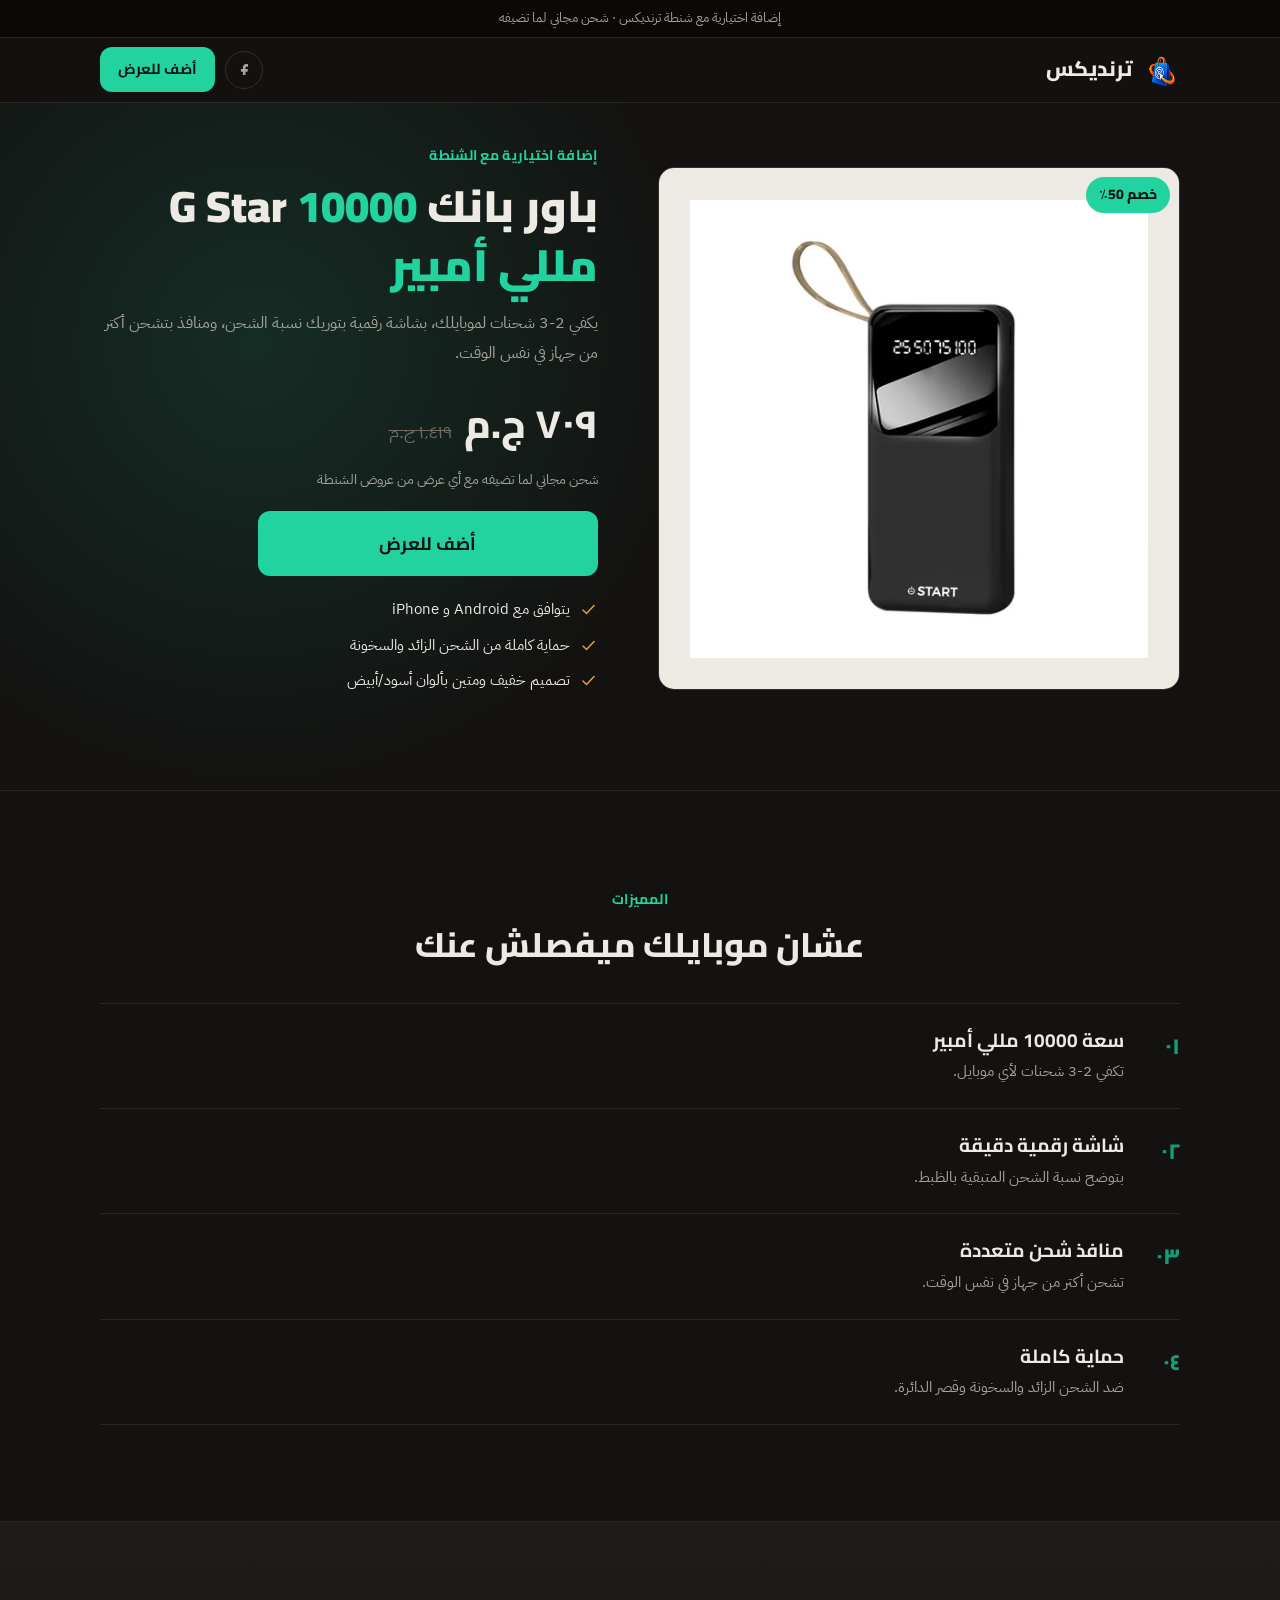
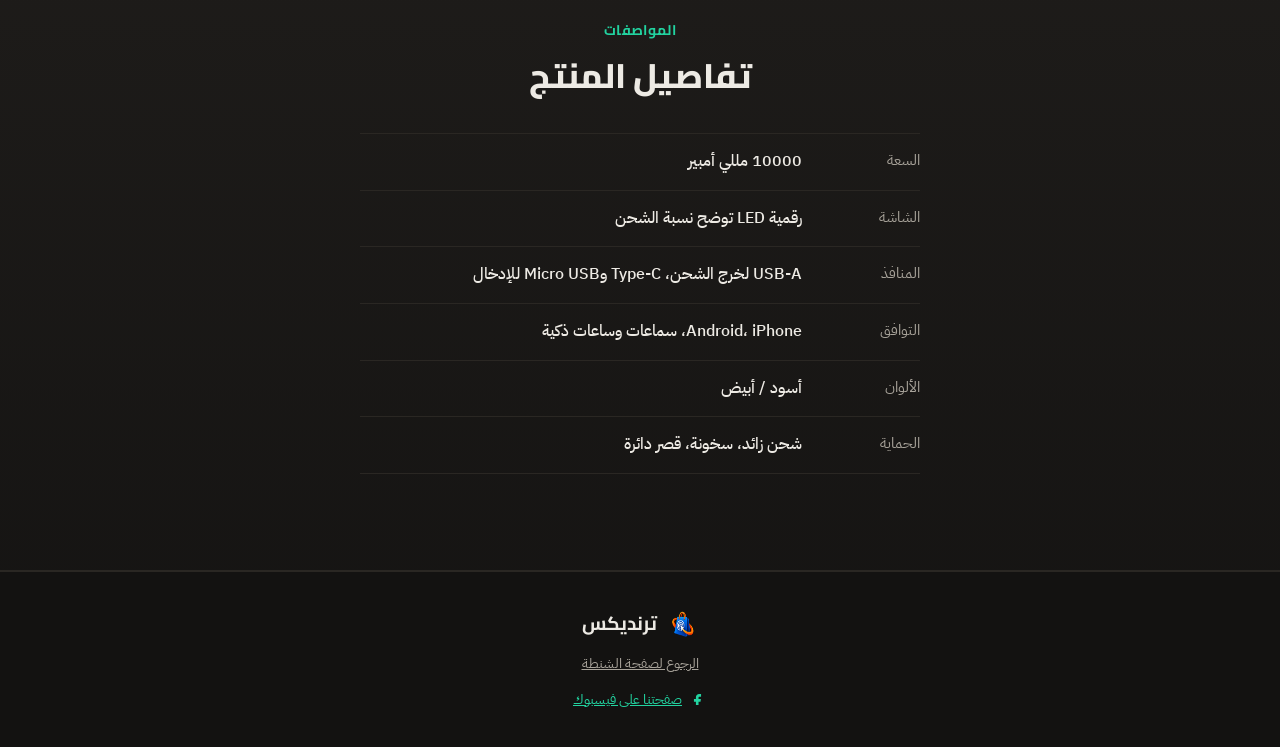
==== powerbank.html @ c432cdc9 "Add files via upload" ====
<!doctype html>
<html lang="ar" dir="rtl">
<head>
<meta charset="utf-8">
<meta name="viewport" content="width=device-width,initial-scale=1,viewport-fit=cover">
<title>باور بانك G Star 10000 مللي أمبير | ترنديكس</title>
<meta name="description" content="باور بانك G Star سعة 10000 مللي أمبير بشاشة رقمية ومنافذ شحن متعددة، بخصم 50% لما تضيفه مع شنطة ترنديكس.">
<meta name="robots" content="index,follow,max-image-preview:large">
<meta name="theme-color" content="#131211">
<link rel="canonical" href="https://egy-shop.github.io/Anti-theft-bag/powerbank.html">

<link rel="icon" href="assets/icons/favicon.ico" sizes="any">
<link rel="icon" href="assets/icons/icon-32.png" sizes="32x32" type="image/png">
<link rel="icon" href="assets/icons/icon-192.png" sizes="192x192" type="image/png">
<link rel="apple-touch-icon" href="assets/icons/apple-touch-icon.png">

<link rel="preconnect" href="https://fonts.googleapis.com">
<link rel="preconnect" href="https://fonts.gstatic.com" crossorigin>
<link href="https://fonts.googleapis.com/css2?family=Cairo:wght@700;800;900&family=IBM+Plex+Sans+Arabic:wght@400;500;700&display=swap" rel="stylesheet">
<link rel="stylesheet" href="style.css">
</head>
<body id="top">

<svg width="0" height="0" style="position:absolute" aria-hidden="true">
  <defs>
    <symbol id="i-check" viewBox="0 0 24 24"><path d="M5 12.5l4.5 4.5L19 7"/></symbol>
    <symbol id="i-fb" viewBox="0 0 24 24"><path d="M14 8.5h2.5V5.2h-2.5C11.7 5.2 10 6.9 10 9.2v2.3H7.5v3.3H10V19h3.3v-4.2h2.5l.5-3.3h-3v-1.8c0-.9.4-1.2 1.2-1.2z" fill="currentColor" stroke="none"/></symbol>
  </defs>
</svg>

<div class="topbar"><div class="wrap">إضافة اختيارية مع شنطة ترنديكس · شحن مجاني لما تضيفه</div></div>

<header class="hdr">
  <div class="wrap hdr-in">
    <a class="logo" href="index.html" aria-label="ترنديكس"><img src="assets/img/logo-mark.png" width="38" height="38" alt=""><span data-brand>ترنديكس</span></a>
    <div class="hdr-actions">
      <a class="icon-link" id="fbIcon" href="#" target="_blank" rel="noopener" aria-label="صفحتنا على فيسبوك" hidden><svg class="ic"><use href="#i-fb"/></svg></a>
      <button class="btn btn-sm" type="button" data-add-addon>أضف للعرض</button>
    </div>
  </div>
</header>

<main>
<section class="hero">
  <div class="wrap hero-grid">
    <div class="gallery">
      <span class="badge" id="discBadge">خصم 50٪</span>
      <div class="slides" id="slides">
        <figure class="slide fit white"><img src="assets/img/pb-clean-500.webp" width="500" height="500" alt="باور بانك G Star 10000 مللي أمبير" fetchpriority="high" decoding="async"></figure>
      </div>
      <!-- عندك صور تانية للباور بانك (أسود، وهو بيشحن، صورة مواصفات)؟ كرر نفس شكل الـ figure ده فوق وحط اسم الصورة، وأضف thumbnail مقابل له تحت في #thumbs -->
    </div>

    <div class="hero-copy">
      <p class="eyebrow">إضافة اختيارية مع الشنطة</p>
      <h1>باور بانك G Star <span class="hl">10000 مللي أمبير</span></h1>
      <p class="lead">يكفي 2-3 شحنات لموبايلك، بشاشة رقمية بتوريك نسبة الشحن، ومنافذ بتشحن أكتر من جهاز في نفس الوقت.</p>
      <div class="price"><b id="price"></b><s id="old"></s></div>
      <p class="shipnote">شحن مجاني لما تضيفه مع أي عرض من عروض الشنطة</p>
      <button class="btn btn-lg" type="button" data-add-addon>أضف للعرض</button>
      <ul class="trust">
        <li><i><svg class="ic"><use href="#i-check"/></svg></i>يتوافق مع Android و iPhone</li>
        <li><i><svg class="ic"><use href="#i-check"/></svg></i>حماية كاملة من الشحن الزائد والسخونة</li>
        <li><i><svg class="ic"><use href="#i-check"/></svg></i>تصميم خفيف ومتين بألوان أسود/أبيض</li>
      </ul>
    </div>
  </div>
</section>

<section class="sec">
  <div class="wrap">
    <p class="eyebrow">المميزات</p>
    <h2>عشان موبايلك ميفصلش عنك</h2>
    <ol class="plist">
      <li><span class="n">٠١</span><div><h3>سعة 10000 مللي أمبير</h3><p>تكفي 2-3 شحنات لأي موبايل.</p></div></li>
      <li><span class="n">٠٢</span><div><h3>شاشة رقمية دقيقة</h3><p>بتوضح نسبة الشحن المتبقية بالظبط.</p></div></li>
      <li><span class="n">٠٣</span><div><h3>منافذ شحن متعددة</h3><p>تشحن أكتر من جهاز في نفس الوقت.</p></div></li>
      <li><span class="n">٠٤</span><div><h3>حماية كاملة</h3><p>ضد الشحن الزائد والسخونة وقصر الدائرة.</p></div></li>
    </ol>
  </div>
</section>

<section class="sec panel">
  <div class="wrap narrow">
    <p class="eyebrow">المواصفات</p>
    <h2>تفاصيل المنتج</h2>
    <dl class="specs">
      <div><dt>السعة</dt><dd>10000 مللي أمبير</dd></div>
      <div><dt>الشاشة</dt><dd>رقمية LED توضح نسبة الشحن</dd></div>
      <div><dt>المنافذ</dt><dd>USB-A لخرج الشحن، Type-C وMicro USB للإدخال</dd></div>
      <div><dt>التوافق</dt><dd>Android، iPhone، سماعات وساعات ذكية</dd></div>
      <div><dt>الألوان</dt><dd>أسود / أبيض</dd></div>
      <div><dt>الحماية</dt><dd>شحن زائد، سخونة، قصر دائرة</dd></div>
    </dl>
  </div>
</section>
</main>

<footer class="foot">
  <div class="wrap">
    <div class="foot-brand"><img src="assets/img/logo-mark.png" width="32" height="32" alt=""><b data-brand>ترنديكس</b></div>
    <p><a href="index.html">الرجوع لصفحة الشنطة</a></p>
    <p class="flinks"><a id="fFb" class="icon-link-inline" href="#" target="_blank" rel="noopener" hidden><svg class="ic"><use href="#i-fb"/></svg> صفحتنا على فيسبوك</a></p>
  </div>
</footer>

<div class="sticky" id="sticky">
  <div><small>سعر الإضافة</small><b id="stickyPrice"></b></div>
  <button class="btn" type="button" data-add-addon>أضف للعرض</button>
</div>

<script src="config.js"></script>
<script src="tracking.js"></script>
<script>
(function () {
  'use strict';
  var C = window.CONFIG, TX = window.TX, addon = C.addon;
  var $ = function (s) { return document.querySelector(s); };
  var $$ = function (s) { return Array.prototype.slice.call(document.querySelectorAll(s)); };
  var num = function (n) { return Number(n).toLocaleString('ar-EG'); };
  var fmt = function (n) { return num(n) + ' ج.م'; };

  $$('[data-brand]').forEach(function (e) { e.textContent = C.brand; });
  if (C.facebookUrl) { ['#fFb', '#fbIcon'].forEach(function (s) { var a = $(s); a.href = C.facebookUrl; a.hidden = false; }); }

  if (!addon) { document.body.innerHTML = '<p style="padding:40px;text-align:center">الإضافة دي مش متاحة حاليًا.</p>'; return; }

  $('#price').textContent = fmt(addon.price);
  if (addon.old) $('#old').textContent = fmt(addon.old);
  $('#stickyPrice').textContent = fmt(addon.price);

  $$('[data-add-addon]').forEach(function (btn) {
    btn.addEventListener('click', function () {
      try { localStorage.setItem('tx_addon_wanted', '1'); } catch (x) {}
      TX.track('AddToCart', { currency: 'EGP', value: addon.price, content_name: addon.name || 'باور بانك' });
      location.href = 'index.html#order';
    });
  });

  if ('IntersectionObserver' in window) {
    new IntersectionObserver(function (es) { $('#sticky').classList.toggle('off', es[0].isIntersecting); }, { threshold: .1 }).observe($('.hero .btn-lg'));
  }

  TX.track('ViewContent', { content_name: addon.name || 'باور بانك', currency: 'EGP', value: addon.price });
})();
</script>
</body>
</html>
---- style.css ----
:root{
  --bg:#131211;--panel:#1E1C1A;--panel2:#242220;
  --ink:#EDEAE4;--dim:#A8A39A;--faint:#726C62;
  --line:#332F2A;--line-soft:#2A2723;
  --copper:#22D3A0;--copper-d:#159C79;--olive:#E8A33D;
  --ok:#5C8478;--bad:#C1543C;
  --r:16px;--rs:12px;--ease:cubic-bezier(.22,.7,.2,1);
}
*{box-sizing:border-box;margin:0;padding:0}
[hidden]{display:none!important}
html{scroll-behavior:smooth;-webkit-text-size-adjust:100%}
body{font-family:'IBM Plex Sans Arabic','Segoe UI',Tahoma,system-ui,sans-serif;font-size:16px;line-height:1.85;color:var(--ink);background:var(--bg);overflow-x:hidden}
img,video{max-width:100%;display:block}
a{color:inherit}
button,input,select{font:inherit;color:inherit}
ul,ol{list-style:none}
.wrap{max-width:1120px;margin-inline:auto;padding-inline:20px}
.narrow{max-width:600px}
.ic{width:19px;height:19px;fill:none;stroke:currentColor;stroke-width:1.8;stroke-linecap:round;stroke-linejoin:round;flex:none}
:focus-visible{outline:2px solid var(--copper);outline-offset:2px}
h1,h2,h3{font-family:'Cairo','IBM Plex Sans Arabic',sans-serif}

/* الشريط العلوي والهيدر */
.topbar{background:#0A0908;color:var(--dim);font-size:13px;text-align:center;padding:8px 0;line-height:1.6;border-bottom:1px solid var(--line-soft)}
.topbar b{color:var(--copper);font-weight:700}
.hdr{position:sticky;top:0;z-index:40;background:rgba(19,18,17,.92);-webkit-backdrop-filter:blur(10px);backdrop-filter:blur(10px);border-bottom:1px solid var(--line-soft)}
.hdr-in{display:flex;align-items:center;justify-content:space-between;height:64px}
.hdr-actions{display:flex;align-items:center;gap:10px}
.icon-link{display:grid;place-items:center;width:38px;height:38px;border-radius:50%;border:1px solid var(--line);color:var(--dim);transition:border-color .2s,color .2s}
.icon-link:hover{border-color:var(--copper);color:var(--copper)}
.icon-link-inline{display:inline-flex;align-items:center;gap:6px}
.logo{display:flex;align-items:center;gap:10px;text-decoration:none;font-weight:800;font-size:21px;color:var(--ink);font-family:'Cairo',sans-serif}
.logo img{border-radius:4px}

/* الأزرار */
.btn{display:inline-flex;align-items:center;justify-content:center;gap:8px;background:var(--copper);color:#161412;border:0;border-radius:var(--rs);padding:14px 22px;font-weight:700;font-size:16.5px;font-family:'Cairo',sans-serif;text-decoration:none;cursor:pointer;transition:background .2s,transform .15s var(--ease);-webkit-tap-highlight-color:transparent}
.btn:hover{background:#c49d68}
.btn:active{transform:scale(.98)}
.btn:disabled{opacity:.5;cursor:not-allowed}
.btn-sm{padding:9px 18px;font-size:14.5px}
.btn-lg{width:100%;padding:16px 20px;font-size:18px}
.btn-lg[data-cta]{animation:breathe 3.2s ease-in-out infinite}
@keyframes breathe{0%,100%{box-shadow:0 0 0 0 rgba(34,211,160,.35)}50%{box-shadow:0 0 0 10px rgba(34,211,160,0)}}
@media (prefers-reduced-motion:reduce){.btn-lg[data-cta]{animation:none}}
.btn-ghost{background:transparent;border:1px solid var(--faint);color:var(--ink);margin-top:22px}
.btn-ghost:hover{background:var(--panel2);border-color:var(--copper)}
.link{background:none;border:0;color:var(--copper);font-weight:600;cursor:pointer;padding:8px;font-size:15px}

/* الهيرو: نفس خلفية الصفحة، من غير كارت أبيض */
.hero{position:relative;padding:24px 0 46px;border-bottom:1px solid var(--line-soft);overflow:hidden}
.hero::before{content:"";position:absolute;top:-30%;inset-inline-end:-15%;width:70%;aspect-ratio:1;background:radial-gradient(circle,rgba(34,211,160,.14),transparent 70%);pointer-events:none;z-index:0}
.hero .wrap{position:relative;z-index:1}
.hero-grid{display:grid;gap:30px}
.gallery{position:relative;min-width:0}
.badge{position:absolute;top:10px;inset-inline-start:10px;z-index:3;background:var(--copper);color:#161412;font-weight:800;font-size:14px;padding:5px 13px;border-radius:99px;font-family:'Cairo',sans-serif}
.slides{display:flex;overflow-x:auto;scroll-snap-type:x mandatory;scrollbar-width:none;border:1px solid var(--line);border-radius:var(--r);-webkit-overflow-scrolling:touch;overscroll-behavior-x:contain}
.slides::-webkit-scrollbar{display:none}
.slide{position:relative;flex:0 0 100%;scroll-snap-align:center;aspect-ratio:1;overflow:hidden;background:var(--panel)}
.slide img{position:absolute;inset:0;width:100%;height:100%;object-fit:cover}
.slide.fit{background:#0E0D0C}
.slide.fit img{inset:6%;width:88%;height:88%;object-fit:contain}
.slide.fit.white{background:#EDEAE4}
.thumbs{display:flex;gap:8px;margin-top:10px;overflow-x:auto;scrollbar-width:none;padding:2px}
.thumbs::-webkit-scrollbar{display:none}
.thumbs button{flex:none;width:54px;height:54px;border:1px solid var(--line);border-radius:var(--rs);background:var(--panel);padding:0;overflow:hidden;cursor:pointer;opacity:.55;transition:opacity .2s,border-color .2s}
.thumbs button.on{border-color:var(--copper);opacity:1}
.thumbs img{width:100%;height:100%;object-fit:cover}

.hero-copy{min-width:0}
.hero-copy .eyebrow{text-align:start}
h1{font-size:clamp(28px,7vw,44px);line-height:1.35;font-weight:900;color:var(--ink);margin:6px 0 14px}
.hl{color:var(--copper)}
.lead{color:var(--dim);font-size:16px;margin-bottom:18px}
.price{display:flex;align-items:baseline;gap:12px}
.price b{font-size:40px;font-weight:800;font-family:'Cairo',sans-serif;color:var(--ink)}
.price s{color:var(--faint);font-size:18px}
.shipnote{color:var(--dim);font-size:14px;margin:6px 0 18px}
.btn-lg{margin-bottom:20px}
.trust{display:grid;gap:9px;margin-bottom:20px}
.trust li{display:flex;gap:9px;align-items:center;font-size:14.5px;color:var(--ink)}
.trust i{color:var(--olive);display:flex}
.stock{border-top:1px solid var(--line-soft);padding-top:14px}
.stock #stockTxt{font-size:14px;color:var(--copper);font-weight:600;display:block;margin-bottom:7px}
.bar{height:3px;background:var(--line);overflow:hidden}
.bar i{display:block;height:100%;width:0;background:var(--copper);transition:width .8s var(--ease)}

/* الأقسام */
.sec{padding:clamp(50px,9vw,96px) 0}
.panel{background:linear-gradient(180deg,var(--panel),var(--bg) 140%);border-top:1px solid var(--line-soft);border-bottom:1px solid var(--line-soft)}
.eyebrow{color:var(--copper);font-weight:700;font-size:14px;text-align:center;letter-spacing:.3px;margin-bottom:8px;font-family:'Cairo',sans-serif}
h2{font-size:clamp(24px,5.5vw,34px);line-height:1.4;font-weight:800;color:var(--ink);text-align:center;margin-bottom:34px}
h3{font-size:19px;line-height:1.5;font-weight:700;color:var(--ink);font-family:'Cairo',sans-serif}

/* قائمة المشاكل: أرقام + خطوط رفيعة بدل الكروت */
.plist{border-top:1px solid var(--line-soft)}
.plist li{display:flex;gap:18px;align-items:flex-start;padding:22px 0;border-bottom:1px solid var(--line-soft)}
.plist .n{flex:none;font-family:'Cairo',sans-serif;font-weight:800;font-size:22px;color:var(--copper-d);width:38px}
.plist h3{margin-bottom:4px}
.plist p{color:var(--dim);font-size:15px}
.solve{text-align:center;font-weight:700;color:var(--ink);font-size:18px;margin-top:28px;font-family:'Cairo',sans-serif}

/* المميزات: صف صورة+نص بخط فاصل بس، من غير كارت */
.frow{display:grid;gap:20px;align-items:center;padding:30px 0;border-bottom:1px solid var(--line-soft)}
.frow:first-of-type{border-top:1px solid var(--line-soft)}
.fimg{border:1px solid var(--line);border-radius:var(--r);overflow:hidden;background:#0E0D0C}
.fimg img{width:100%;height:auto;display:block}
.fnum{display:block;font-family:'Cairo',sans-serif;font-weight:800;color:var(--copper-d);font-size:15px;margin-bottom:6px}
.ftxt h3{margin-bottom:8px}
.ftxt p{color:var(--dim)}
.note{font-size:13.5px;margin-top:6px;color:var(--faint)}

/* الفيديو */
.vid-grid{display:grid;gap:30px;align-items:center;justify-items:center}
.vid-copy{text-align:center;max-width:440px}
.vid-copy h2{margin-bottom:12px}
.vid-copy p{color:var(--dim);margin-bottom:22px}
.phone{position:relative;width:min(280px,76vw);aspect-ratio:9/16;overflow:hidden;background:#000;border:1px solid var(--line)}
.phone video{width:100%;height:100%;object-fit:cover}
.vplay{position:absolute;inset:0;margin:auto;width:58px;height:58px;border-radius:50%;border:0;background:rgba(19,18,17,.7);color:var(--ink);display:grid;place-items:center;cursor:pointer;transition:opacity .25s}
.vplay .ic{width:26px;height:26px}
.vplay.hide{opacity:0;pointer-events:none}
.vsound{position:absolute;bottom:10px;inset-inline-end:10px;width:36px;height:36px;border-radius:50%;border:0;background:rgba(19,18,17,.75);color:var(--ink);display:grid;place-items:center;cursor:pointer;z-index:2}

/* المواصفات */
.specs{border-top:1px solid var(--line-soft)}
.specs div{display:flex;gap:14px;padding:13px 0;border-bottom:1px solid var(--line-soft)}
.specs dt{flex:0 0 104px;color:var(--dim);font-size:14.5px}
.specs dd{font-weight:500}
.for{text-align:center;color:var(--dim);margin-top:20px;font-size:15px}

/* التقييمات */
.rev-sum{text-align:center;font-size:18px;font-weight:700;margin-bottom:16px;font-family:'Cairo',sans-serif}
.stars{color:var(--copper);display:inline-flex;gap:2px;vertical-align:middle}
.stars .ic{width:15px;height:15px;fill:currentColor;stroke:none}
.stars .off{color:var(--line)}
.rev{border-bottom:1px solid var(--line-soft);padding:14px 0}
.rev b{margin-inline-start:8px}
.rev p{margin-top:4px;color:var(--ink)}
.muted{color:var(--dim);text-align:center;margin-bottom:18px}
.rf{display:grid;gap:10px;padding:6px 0 4px}
.rf input,.rf select{background:var(--panel2);border:1px solid var(--line);border-radius:var(--rs);height:48px;padding:0 14px}

/* الأكورديون */
.acc{border-bottom:1px solid var(--line-soft)}
.acc:first-child{border-top:1px solid var(--line-soft)}
.acc-q{width:100%;display:flex;align-items:center;justify-content:space-between;gap:12px;background:none;border:0;padding:17px 2px;text-align:start;font-weight:600;font-size:16px;cursor:pointer;-webkit-tap-highlight-color:transparent}
.pm{position:relative;width:15px;height:15px;flex:none;color:var(--copper)}
.pm::before,.pm::after{content:"";position:absolute;inset:0;margin:auto;background:currentColor;border-radius:1px;transition:transform .3s var(--ease)}
.pm::before{width:15px;height:1.6px}.pm::after{width:1.6px;height:15px}
.acc-q[aria-expanded=true] .pm::after{transform:scaleY(0)}
.acc-a{display:grid;grid-template-rows:0fr;transition:grid-template-rows .3s var(--ease)}
.acc-a.open{grid-template-rows:1fr}
.acc-a>div{overflow:hidden}
.acc-a.open>div{padding-bottom:16px}
.acc-a p{color:var(--dim)}

/* الضمان */
.gcols{border-top:1px solid var(--line-soft);display:grid}
.gcols div{padding:20px 0;border-bottom:1px solid var(--line-soft)}
.gcols h3{margin-bottom:5px}
.gcols p{color:var(--dim);font-size:15px}

/* قسم الطلب */
.order-sec{background:var(--panel);border-top:1px solid var(--line-soft);scroll-margin-top:66px;position:relative}
.order-sub{text-align:center;color:var(--dim);margin:-22px 0 26px;font-size:15px}
.offer-card{background:var(--bg);border:1px solid var(--line);border-radius:var(--r);padding:20px 18px;margin-bottom:16px}
.form{background:var(--bg);border:1px solid var(--line);border-radius:var(--r);padding:20px 18px 22px;display:grid;gap:16px;overflow:hidden}
.fhead{display:flex;gap:13px;align-items:center;padding-bottom:16px;margin-bottom:16px;border-bottom:1px solid var(--line-soft)}
.fhead img{width:56px;height:56px;object-fit:cover;border:1px solid var(--line);border-radius:var(--rs)}
.fhead b{display:block;font-family:'Cairo',sans-serif;font-size:16px}
.fhead span{font-size:13.5px;color:var(--copper)}

.fld{display:grid;gap:6px}
.fld label{font-weight:600;font-size:14.5px}
.fld input,.fld select{width:100%;height:52px;padding:0 14px;font-size:16px;font-weight:400;border:1px solid var(--line);background:var(--panel2);color:var(--ink);border-radius:var(--rs);transition:border-color .2s}
.fld input:focus,.fld select:focus{border-color:var(--copper);outline:none}
.fld select{appearance:none;-webkit-appearance:none;background-image:url("data:image/svg+xml,%3Csvg xmlns='http://www.w3.org/2000/svg' viewBox='0 0 24 24' fill='none' stroke='%23A8A39A' stroke-width='2'%3E%3Cpath d='M6 9l6 6 6-6'/%3E%3C/svg%3E");background-repeat:no-repeat;background-position:left 14px center;background-size:16px}
.ferr{color:var(--bad);font-size:13px;min-height:1.2em;display:block}
.hp{position:absolute;top:0;left:0;width:0;height:0;opacity:0;overflow:hidden;pointer-events:none}
fieldset{border:0;min-width:0}
legend{font-weight:700;font-size:14.5px;margin-bottom:9px;font-family:'Cairo',sans-serif}
.offers{display:grid;gap:9px}
.offer{position:relative;display:flex;align-items:center;gap:12px;border:1px solid var(--line);border-radius:var(--rs);padding:13px 14px;cursor:pointer;font-weight:500;transition:border-color .2s,background .2s;-webkit-tap-highlight-color:transparent}
.offer input{position:absolute;opacity:0;pointer-events:none}
.offer .dot{flex:none;width:19px;height:19px;border-radius:50%;border:1.5px solid var(--faint);display:grid;place-items:center;transition:.2s}
.offer .dot::after{content:"";width:9px;height:9px;border-radius:50%;background:var(--copper);transform:scale(0);transition:transform .2s var(--ease)}
.offer.on{border-color:var(--copper);background:var(--panel2)}
.offer.on .dot{border-color:var(--copper)}
.offer.on .dot::after{transform:scale(1)}
.offer.dis{opacity:.4;cursor:not-allowed}
.offer .t{display:grid;line-height:1.5}
.offer .t small{color:var(--dim);font-size:12.5px;font-weight:400}
.offer .t em{font-style:normal;color:var(--olive);font-size:12.5px;font-weight:600}
.offer .p{margin-inline-start:auto;text-align:end;line-height:1.35}
.offer .p b{display:block;font-size:18px;font-family:'Cairo',sans-serif}
.offer .p s{color:var(--faint);font-size:12.5px}
.sumbox{border-top:1px solid var(--line-soft);border-bottom:1px solid var(--line-soft);padding:12px 0;display:grid;gap:5px}
.row{display:flex;justify-content:space-between;color:var(--dim);font-size:14.5px}
.row.tot{color:var(--ink);font-weight:700;font-size:19px;font-family:'Cairo',sans-serif;padding-top:8px;border-top:1px dashed var(--line)}
.chip-x{border:1px solid var(--line);background:none;color:var(--dim);width:18px;height:18px;border-radius:50%;font-size:12px;line-height:1;cursor:pointer;margin-inline-start:6px}
.chip-x:hover{border-color:var(--bad);color:var(--bad)}
.form-err{text-align:center;font-weight:600}
.fine{text-align:center;color:var(--faint);font-size:13px;line-height:1.7}

/* نوتفكيشن الباور بانك: تظهر بهدوء لما العميل يوصل للفورم */
.toast{position:fixed;left:14px;right:14px;bottom:calc(14px + env(safe-area-inset-bottom));z-index:60;max-width:460px;margin:0 auto;background:var(--panel);border:1px solid var(--line);border-radius:var(--r);padding:14px;display:flex;align-items:center;gap:10px;box-shadow:0 16px 40px rgba(0,0,0,.45);opacity:0;transform:translateY(12px);transition:opacity .3s var(--ease),transform .3s var(--ease);pointer-events:none}
.toast.show{opacity:1;transform:translateY(0);pointer-events:auto}
.toast img{width:46px;height:46px;object-fit:cover;border-radius:var(--rs);border:1px solid var(--line);flex:none}
.toast-txt{flex:1;min-width:0;display:grid;gap:2px}
.toast-txt b{font-size:13.5px;line-height:1.4}
.toast-txt span{font-size:12.5px;color:var(--copper)}
.toast-details{font-size:12px;color:var(--dim);text-decoration:underline;justify-self:start}
.toast .btn-sm{flex:none;white-space:nowrap}
.toast-close{position:absolute;top:6px;left:6px;width:22px;height:22px;border-radius:50%;border:0;background:none;color:var(--faint);font-size:16px;line-height:1;cursor:pointer}
.toast-close:hover{color:var(--ink)}
@media(min-width:900px){.toast{left:auto;right:26px;bottom:26px}}

/* الفوتر والشريط الثابت */
.foot{background:var(--bg);border-top:1px solid var(--line-soft);text-align:center;padding:34px 0 118px;font-size:14px;color:var(--dim)}
.foot-brand{display:flex;align-items:center;justify-content:center;gap:9px;margin-bottom:10px}
.foot-brand img{border-radius:4px}
.foot-brand b{color:var(--ink);font-size:19px;font-family:'Cairo',sans-serif}
.flinks{display:flex;gap:20px;justify-content:center;margin-top:10px}
.flinks a{color:var(--copper)}
.sticky{position:fixed;inset:auto 0 0 0;z-index:50;background:rgba(19,18,17,.95);-webkit-backdrop-filter:blur(10px);backdrop-filter:blur(10px);border-top:1px solid var(--line);padding:10px 16px calc(10px + env(safe-area-inset-bottom));display:flex;align-items:center;justify-content:space-between;gap:14px;transition:transform .3s var(--ease)}
.sticky.off{transform:translateY(115%)}
.sticky small{display:block;font-size:12px;color:var(--dim);line-height:1.3}
.sticky b{font-size:20px;font-family:'Cairo',sans-serif}
.sticky .btn{padding:12px 24px}

/* صفحة الشكر */
.tk{padding:70px 0}
.tk-box{max-width:520px;margin:auto;text-align:center;border:1px solid var(--line);border-radius:var(--r);padding:36px 22px;background:var(--panel)}
.tk-check{width:56px;height:56px;border-radius:50%;background:var(--olive);display:grid;place-items:center;margin:0 auto 18px}
.tk-check .ic{width:28px;height:28px;color:#fff;stroke-width:2.4}
.tk-box h1{font-size:26px;margin-bottom:8px}
.tk-box p{color:var(--dim)}
.tk-id{font-family:'Cairo',sans-serif;font-weight:800;color:var(--copper);font-size:19px;margin:14px 0}
.tk-sum{text-align:start;border-top:1px solid var(--line-soft);border-bottom:1px solid var(--line-soft);margin:22px 0;padding:14px 0;display:grid;gap:6px}
.tk-coupon{border:1px dashed var(--copper-d);border-radius:var(--rs);padding:14px;margin-top:18px;background:var(--panel2)}
.tk-coupon b{font-size:21px;letter-spacing:1px;direction:ltr;display:inline-block;color:var(--copper)}
.tk-box .btn{margin-top:22px}

/* الديسكتوب */
@media(min-width:900px){
  .foot{padding-bottom:34px}
  .sticky{display:none}
  .hero{padding:40px 0 76px}
  .hero-grid{grid-template-columns:minmax(0,1.05fr) minmax(0,1fr);gap:60px;align-items:center}
  .vid-grid{grid-template-columns:1fr auto;gap:76px;justify-items:start}
  .vid-copy{text-align:start;max-width:480px;justify-self:end}
  .vid-copy h2,.vid-copy .eyebrow{text-align:start}
  .frow{grid-template-columns:280px 1fr;gap:44px}
  .frow:nth-of-type(even){grid-template-columns:1fr 280px}
  .frow:nth-of-type(even) .fimg{order:2}
  .hero-copy .btn-lg{width:auto;min-width:340px}
}
@media(max-width:380px){.price b{font-size:34px}}
@media(prefers-reduced-motion:reduce){
  html{scroll-behavior:auto}
  *,*::before,*::after{transition:none!important}
}
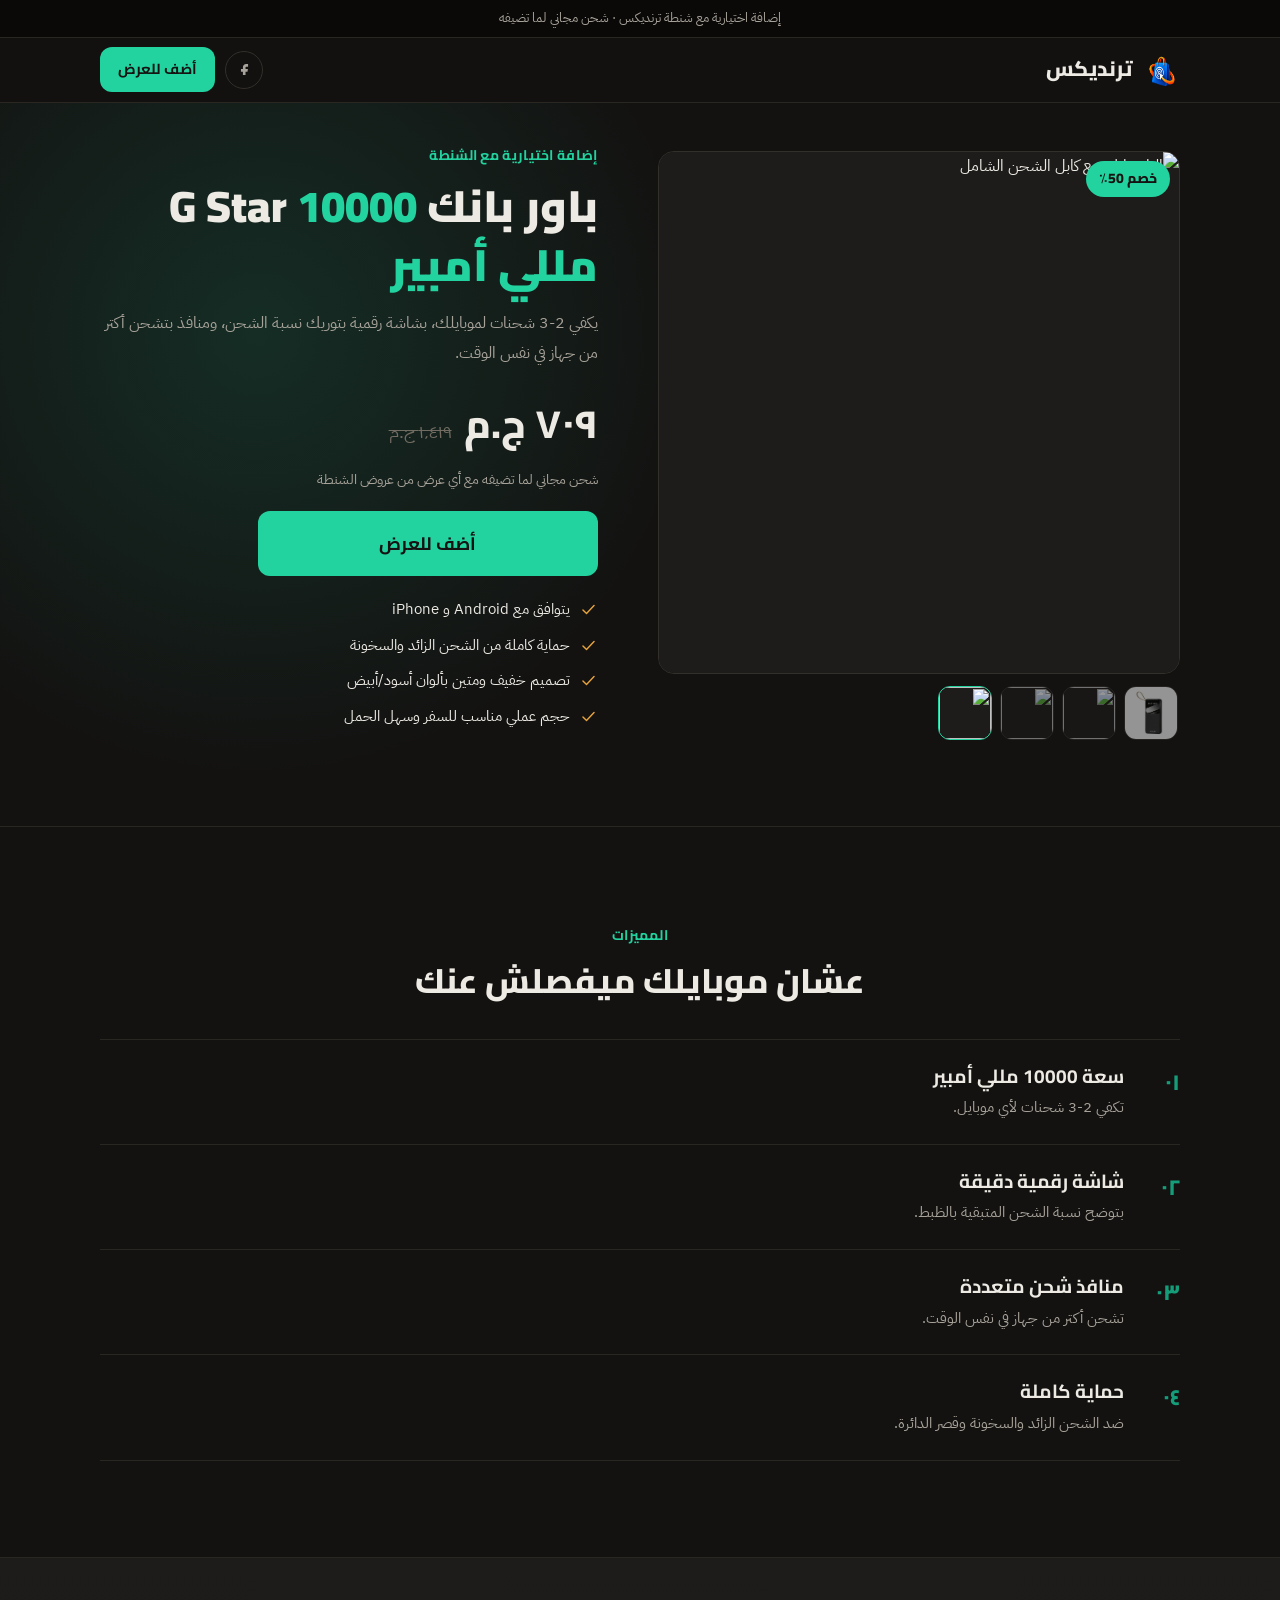
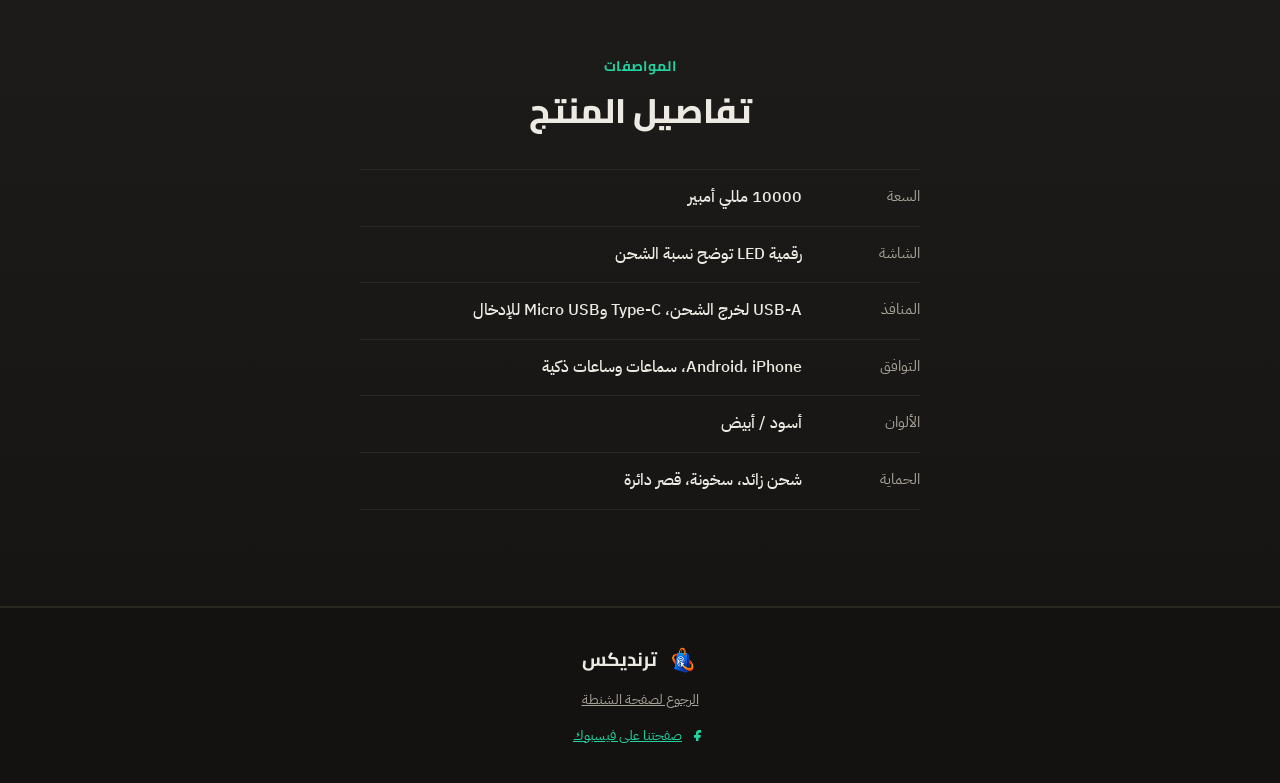
==== commit b9905353: "Add files via upload" ====
--- a/powerbank.html
+++ b/powerbank.html
@@ -47,8 +47,16 @@
       <span class="badge" id="discBadge">خصم 50٪</span>
       <div class="slides" id="slides">
         <figure class="slide fit white"><img src="assets/img/pb-clean-500.webp" width="500" height="500" alt="باور بانك G Star 10000 مللي أمبير" fetchpriority="high" decoding="async"></figure>
+        <figure class="slide fit white"><img src="assets/img/pb-black-700.webp" width="700" height="700" alt="باور بانك G Star باللون الأسود" loading="lazy" decoding="async"></figure>
+        <figure class="slide"><img src="assets/img/pb-charging-700.webp" width="700" height="700" alt="الباور بانك وهو بيشحن أكتر من جهاز" loading="lazy" decoding="async"></figure>
+        <figure class="slide"><img src="assets/img/pb-pair-700.webp" width="700" height="700" alt="الباور بانك مع كابل الشحن الشامل" loading="lazy" decoding="async"></figure>
       </div>
-      <!-- عندك صور تانية للباور بانك (أسود، وهو بيشحن، صورة مواصفات)؟ كرر نفس شكل الـ figure ده فوق وحط اسم الصورة، وأضف thumbnail مقابل له تحت في #thumbs -->
+      <div class="thumbs" id="thumbs" aria-label="صور الباور بانك">
+        <button class="on" type="button" aria-label="صورة 1"><img src="assets/img/pb-clean-500.webp" alt="" width="56" height="56"></button>
+        <button type="button" aria-label="صورة 2"><img src="assets/img/pb-black-700.webp" alt="" width="56" height="56" loading="lazy"></button>
+        <button type="button" aria-label="صورة 3"><img src="assets/img/pb-charging-700.webp" alt="" width="56" height="56" loading="lazy"></button>
+        <button type="button" aria-label="صورة 4"><img src="assets/img/pb-pair-700.webp" alt="" width="56" height="56" loading="lazy"></button>
+      </div>
     </div>
 
     <div class="hero-copy">
@@ -62,6 +70,7 @@
         <li><i><svg class="ic"><use href="#i-check"/></svg></i>يتوافق مع Android و iPhone</li>
         <li><i><svg class="ic"><use href="#i-check"/></svg></i>حماية كاملة من الشحن الزائد والسخونة</li>
         <li><i><svg class="ic"><use href="#i-check"/></svg></i>تصميم خفيف ومتين بألوان أسود/أبيض</li>
+        <li><i><svg class="ic"><use href="#i-check"/></svg></i>حجم عملي مناسب للسفر وسهل الحمل</li>
       </ul>
     </div>
   </div>
@@ -137,6 +146,20 @@
     });
   });
 
+  /* ---------- معرض الصور ---------- */
+  var slides = $$('.slide'), thumbs = $$('#thumbs button'), box = $('#slides');
+  thumbs.forEach(function (t, i) {
+    t.addEventListener('click', function () { slides[i].scrollIntoView({ behavior: 'smooth', inline: 'center', block: 'nearest' }); });
+  });
+  if ('IntersectionObserver' in window) {
+    var gio = new IntersectionObserver(function (es) {
+      es.forEach(function (e) {
+        if (e.isIntersecting) { var i = slides.indexOf(e.target); thumbs.forEach(function (t, k) { t.classList.toggle('on', k === i); }); }
+      });
+    }, { root: box, threshold: .6 });
+    slides.forEach(function (s) { gio.observe(s); });
+  }
+
   if ('IntersectionObserver' in window) {
     new IntersectionObserver(function (es) { $('#sticky').classList.toggle('off', es[0].isIntersecting); }, { threshold: .1 }).observe($('.hero .btn-lg'));
   }
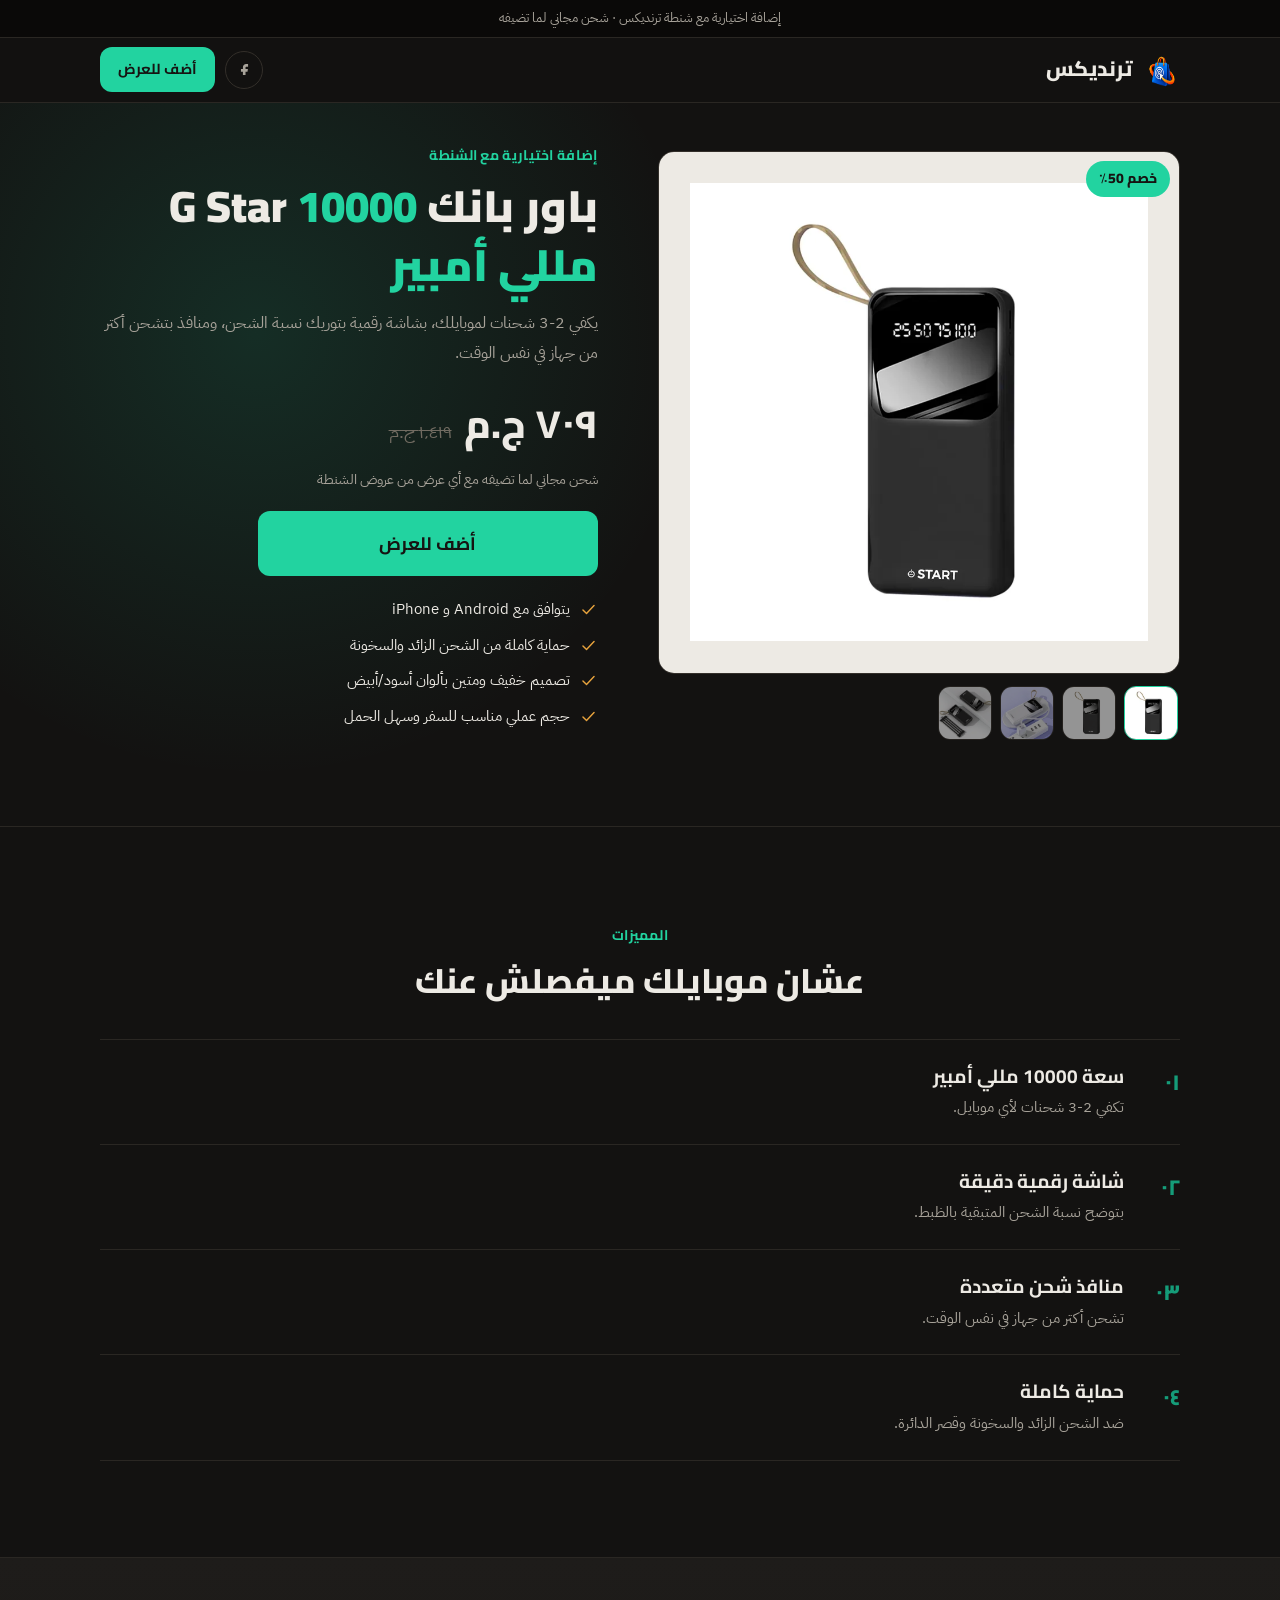
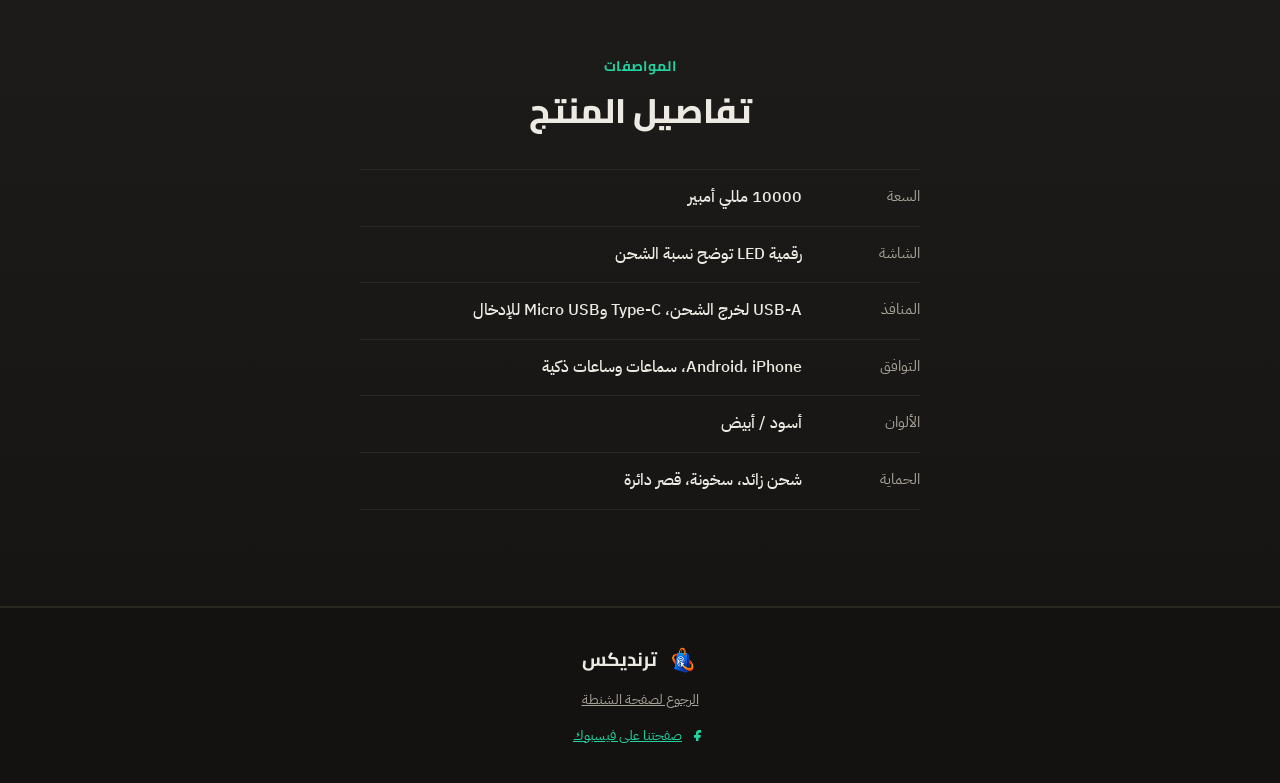
==== commit 95ab47ea: "Add files via upload" ====
--- a/powerbank.html
+++ b/powerbank.html
@@ -46,16 +46,16 @@
     <div class="gallery">
       <span class="badge" id="discBadge">خصم 50٪</span>
       <div class="slides" id="slides">
-        <figure class="slide fit white"><img src="assets/img/pb-clean-500.webp" width="500" height="500" alt="باور بانك G Star 10000 مللي أمبير" fetchpriority="high" decoding="async"></figure>
-        <figure class="slide fit white"><img src="assets/img/pb-black-700.webp" width="700" height="700" alt="باور بانك G Star باللون الأسود" loading="lazy" decoding="async"></figure>
-        <figure class="slide"><img src="assets/img/pb-charging-700.webp" width="700" height="700" alt="الباور بانك وهو بيشحن أكتر من جهاز" loading="lazy" decoding="async"></figure>
-        <figure class="slide"><img src="assets/img/pb-pair-700.webp" width="700" height="700" alt="الباور بانك مع كابل الشحن الشامل" loading="lazy" decoding="async"></figure>
+        <figure class="slide fit white"><img src="assets/powerbank/pb-front-800.webp" width="800" height="800" alt="باور بانك G Star 10000 مللي أمبير" fetchpriority="high" decoding="async"></figure>
+        <figure class="slide fit white"><img src="assets/powerbank/pb-black-700.webp" width="700" height="700" alt="باور بانك G Star باللون الأسود" loading="lazy" decoding="async"></figure>
+        <figure class="slide"><img src="assets/powerbank/pb-charging-700.webp" width="700" height="700" alt="الباور بانك وهو بيشحن أكتر من جهاز" loading="lazy" decoding="async"></figure>
+        <figure class="slide"><img src="assets/powerbank/pb-2up-800.webp" width="800" height="800" alt="باور بانك G Star بالألوان المتاحة مع كابل الشحن" loading="lazy" decoding="async"></figure>
       </div>
       <div class="thumbs" id="thumbs" aria-label="صور الباور بانك">
-        <button class="on" type="button" aria-label="صورة 1"><img src="assets/img/pb-clean-500.webp" alt="" width="56" height="56"></button>
-        <button type="button" aria-label="صورة 2"><img src="assets/img/pb-black-700.webp" alt="" width="56" height="56" loading="lazy"></button>
-        <button type="button" aria-label="صورة 3"><img src="assets/img/pb-charging-700.webp" alt="" width="56" height="56" loading="lazy"></button>
-        <button type="button" aria-label="صورة 4"><img src="assets/img/pb-pair-700.webp" alt="" width="56" height="56" loading="lazy"></button>
+        <button class="on" type="button" aria-label="صورة 1"><img src="assets/powerbank/pb-front-thumb.webp" alt="" width="56" height="56"></button>
+        <button type="button" aria-label="صورة 2"><img src="assets/powerbank/pb-black-700.webp" alt="" width="56" height="56" loading="lazy"></button>
+        <button type="button" aria-label="صورة 3"><img src="assets/powerbank/pb-charging-thumb.webp" alt="" width="56" height="56" loading="lazy"></button>
+        <button type="button" aria-label="صورة 4"><img src="assets/powerbank/pb-2up-thumb.webp" alt="" width="56" height="56" loading="lazy"></button>
       </div>
     </div>
 
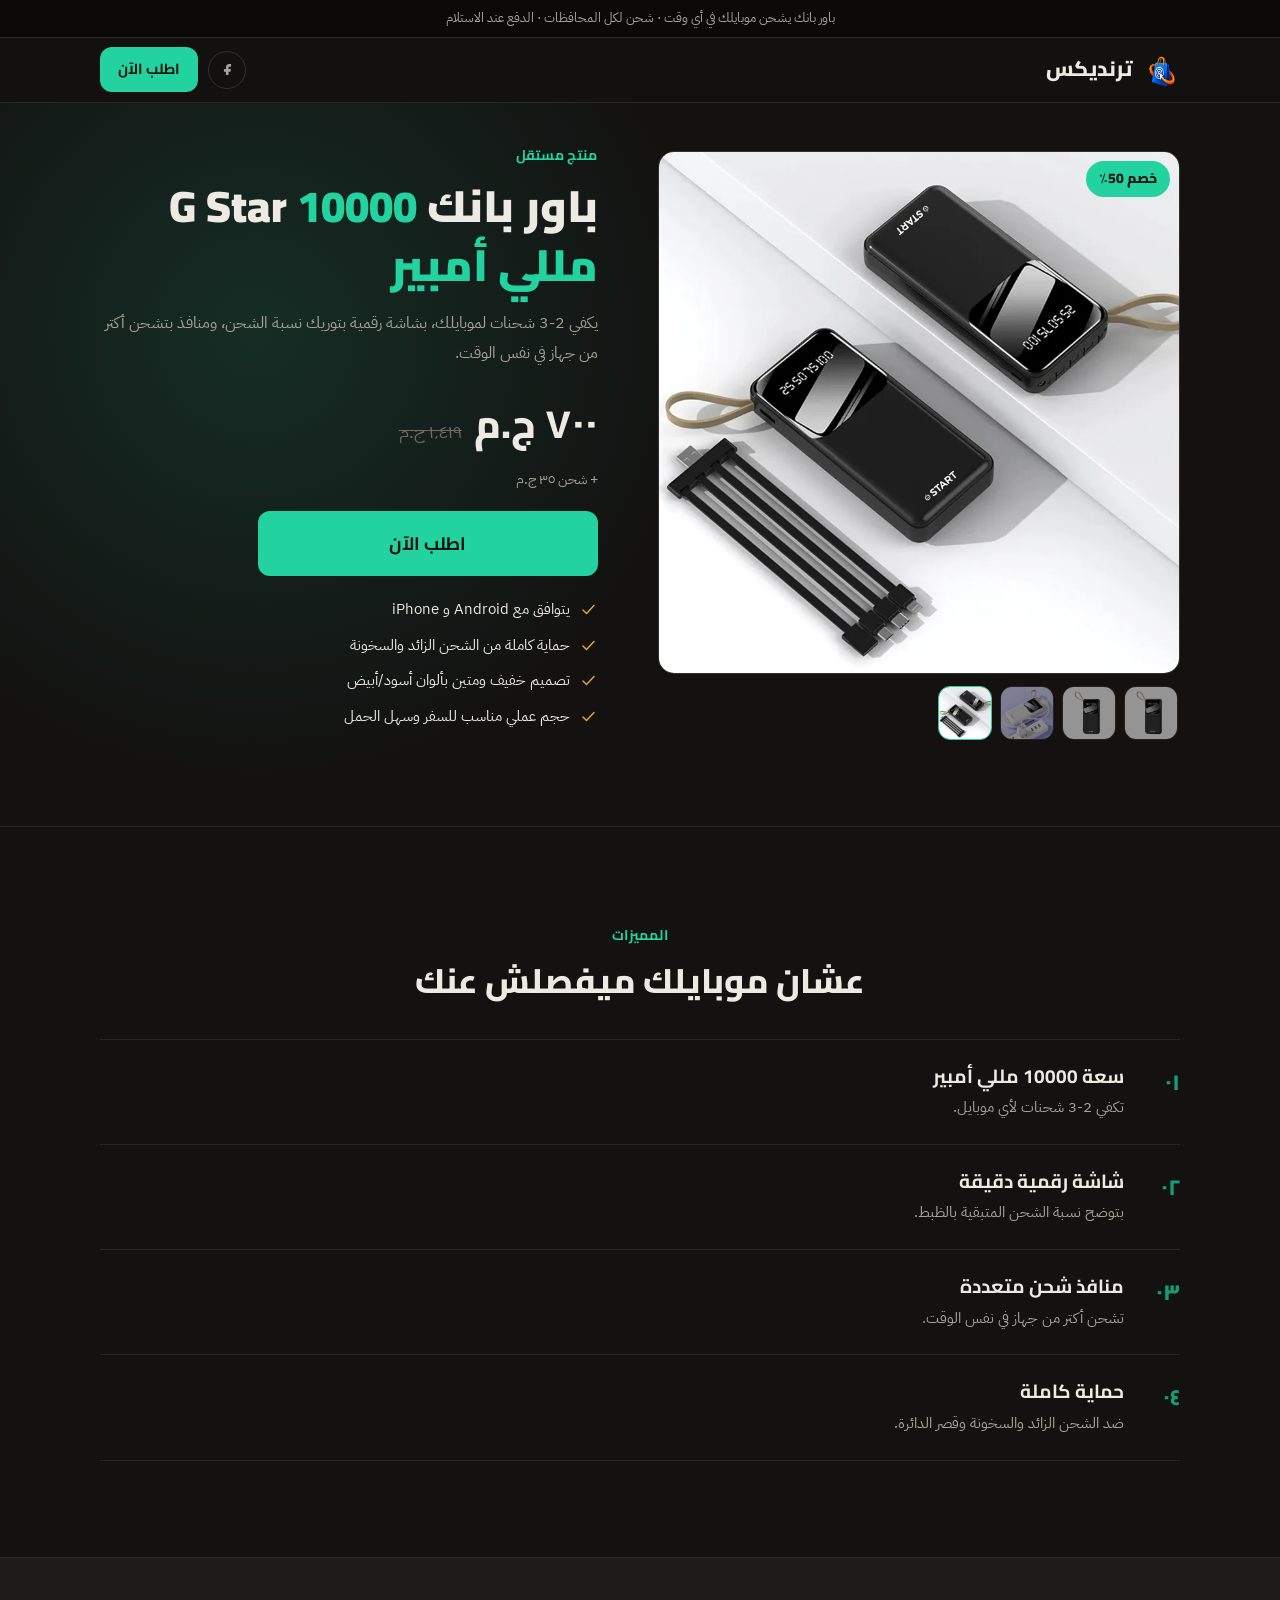
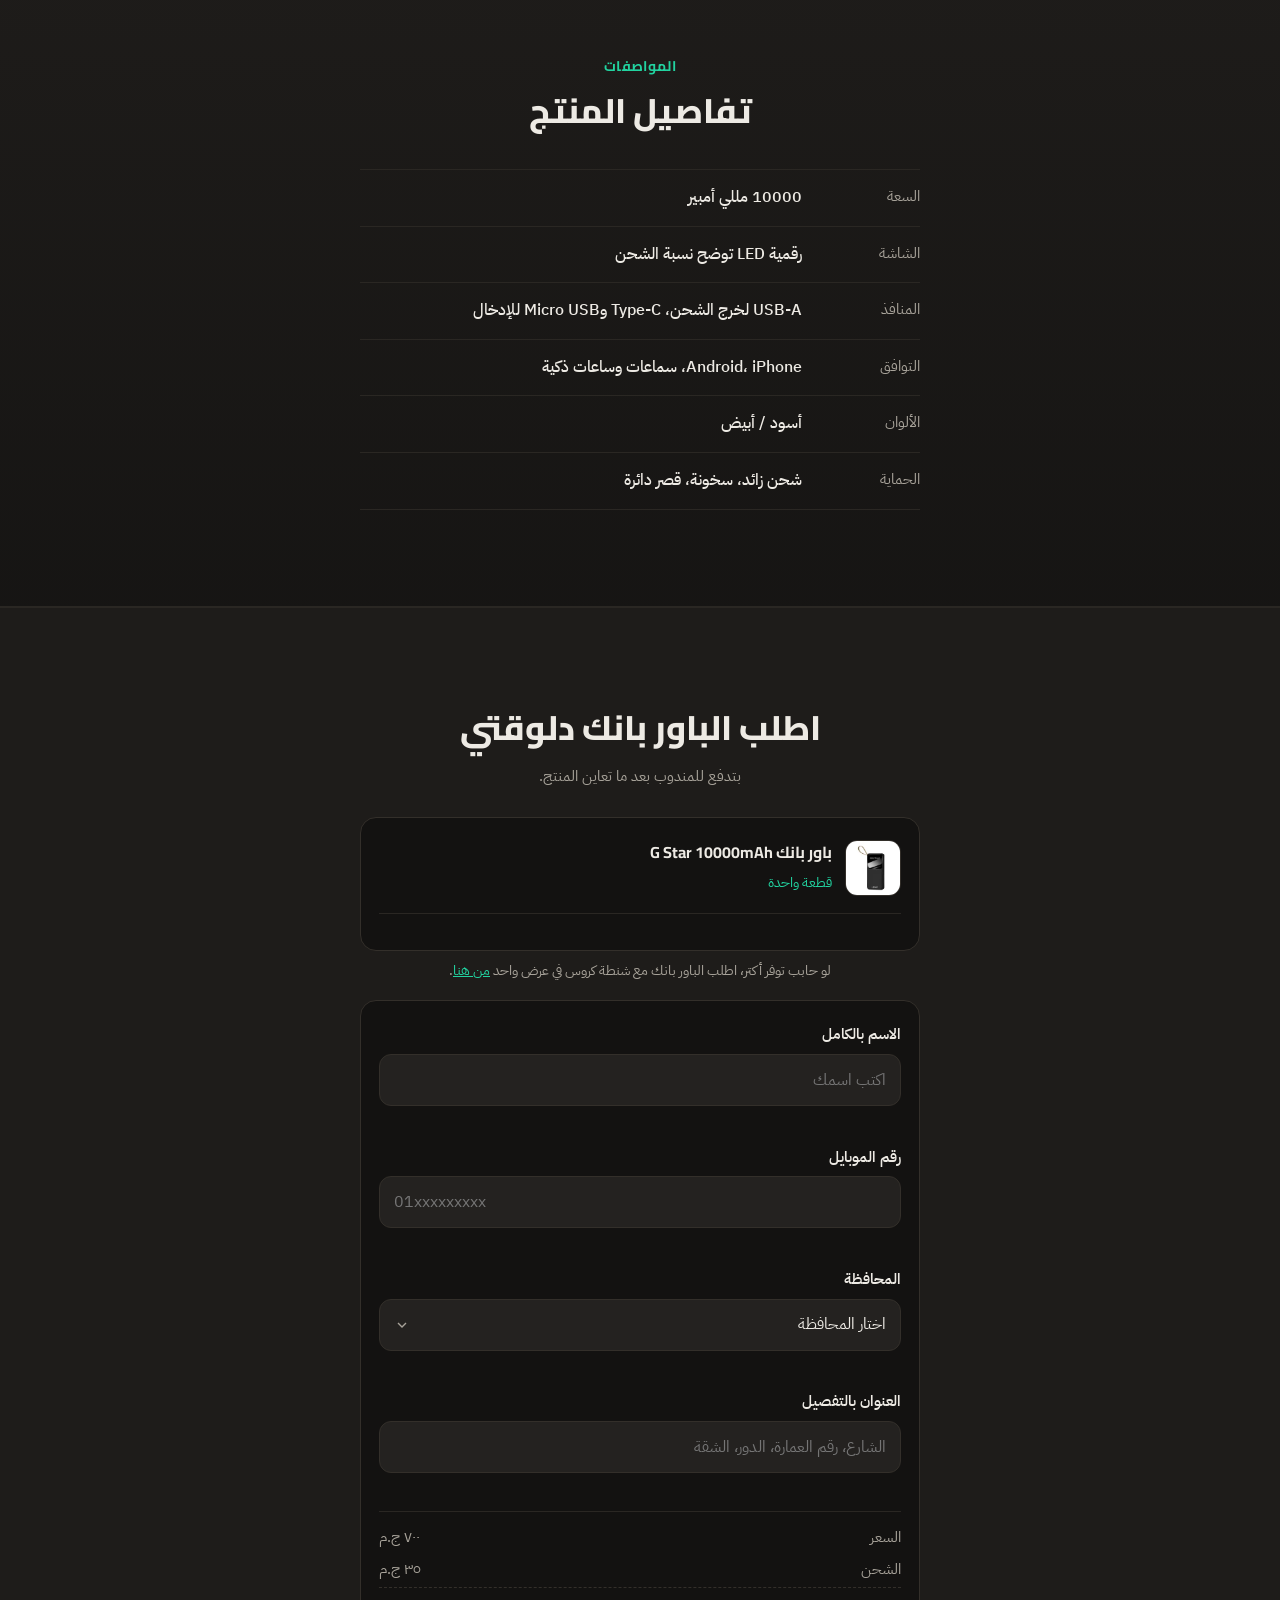
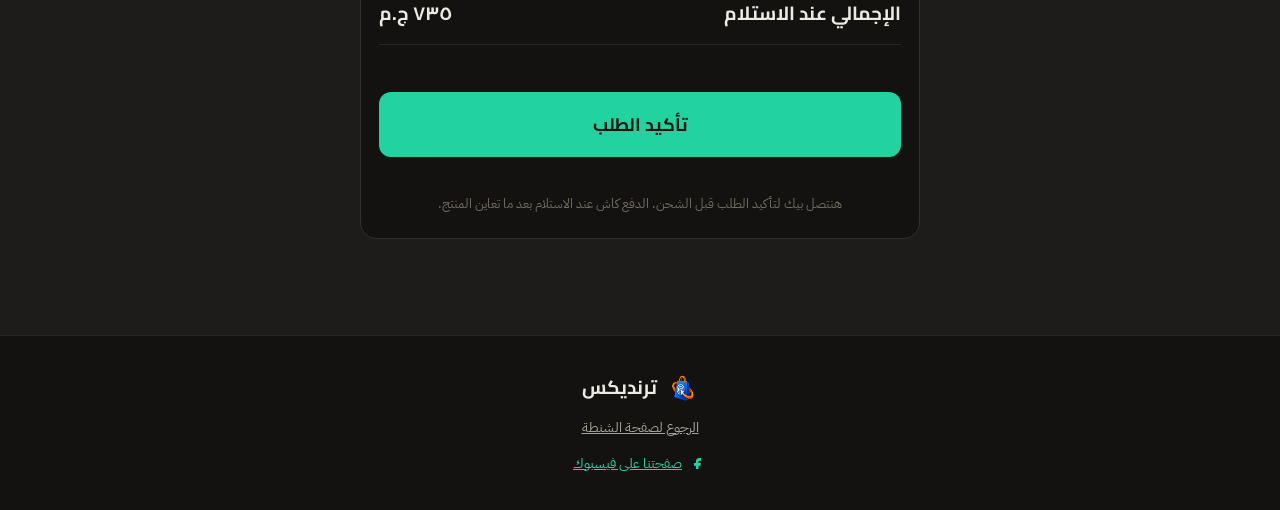
==== commit b2d9abca: "Add files via upload" ====
--- a/powerbank.html
+++ b/powerbank.html
@@ -28,14 +28,14 @@
   </defs>
 </svg>
 
-<div class="topbar"><div class="wrap">إضافة اختيارية مع شنطة ترنديكس · شحن مجاني لما تضيفه</div></div>
+<div class="topbar"><div class="wrap">باور بانك يشحن موبايلك في أي وقت · شحن لكل المحافظات · الدفع عند الاستلام</div></div>
 
 <header class="hdr">
   <div class="wrap hdr-in">
     <a class="logo" href="index.html" aria-label="ترنديكس"><img src="assets/img/logo-mark.png" width="38" height="38" alt=""><span data-brand>ترنديكس</span></a>
     <div class="hdr-actions">
       <a class="icon-link" id="fbIcon" href="#" target="_blank" rel="noopener" aria-label="صفحتنا على فيسبوك" hidden><svg class="ic"><use href="#i-fb"/></svg></a>
-      <button class="btn btn-sm" type="button" data-add-addon>أضف للعرض</button>
+      <a class="btn btn-sm" href="#order">اطلب الآن</a>
     </div>
   </div>
 </header>
@@ -60,12 +60,12 @@
     </div>
 
     <div class="hero-copy">
-      <p class="eyebrow">إضافة اختيارية مع الشنطة</p>
+      <p class="eyebrow">منتج مستقل</p>
       <h1>باور بانك G Star <span class="hl">10000 مللي أمبير</span></h1>
       <p class="lead">يكفي 2-3 شحنات لموبايلك، بشاشة رقمية بتوريك نسبة الشحن، ومنافذ بتشحن أكتر من جهاز في نفس الوقت.</p>
       <div class="price"><b id="price"></b><s id="old"></s></div>
-      <p class="shipnote">شحن مجاني لما تضيفه مع أي عرض من عروض الشنطة</p>
-      <button class="btn btn-lg" type="button" data-add-addon>أضف للعرض</button>
+      <p class="shipnote" id="shipnote"></p>
+      <a class="btn btn-lg" href="#order">اطلب الآن</a>
       <ul class="trust">
         <li><i><svg class="ic"><use href="#i-check"/></svg></i>يتوافق مع Android و iPhone</li>
         <li><i><svg class="ic"><use href="#i-check"/></svg></i>حماية كاملة من الشحن الزائد والسخونة</li>
@@ -103,6 +103,40 @@
     </dl>
   </div>
 </section>
+
+<!-- ============ الطلب ============ -->
+<section class="sec order-sec" id="order">
+  <div class="wrap narrow">
+    <h2>اطلب الباور بانك دلوقتي</h2>
+    <p class="order-sub">بتدفع للمندوب بعد ما تعاين المنتج.</p>
+
+    <div class="offer-card">
+      <div class="fhead">
+        <img src="assets/powerbank/pb-front-thumb.webp" width="60" height="60" alt="" loading="lazy">
+        <div><b>باور بانك G Star 10000mAh</b><span id="pbNote">قطعة واحدة</span></div>
+      </div>
+    </div>
+    <p class="pb-cross-note">لو حابب توفر أكتر، اطلب الباور بانك مع شنطة كروس في عرض واحد <a href="index.html#order">من هنا</a>.</p>
+
+    <form id="f" class="form" novalidate>
+      <div class="fld"><label for="fullname">الاسم بالكامل</label><input id="fullname" name="fullname" autocomplete="name" enterkeyhint="next" placeholder="اكتب اسمك"><small class="ferr" id="e-name"></small></div>
+      <div class="fld"><label for="phone">رقم الموبايل</label><input id="phone" name="phone" type="tel" inputmode="numeric" autocomplete="tel" enterkeyhint="next" placeholder="01xxxxxxxxx" maxlength="16"><small class="ferr" id="e-phone"></small></div>
+      <div class="fld"><label for="gov">المحافظة</label><select id="gov" name="gov" autocomplete="address-level1"><option value="">اختار المحافظة</option></select><small class="ferr" id="e-gov"></small></div>
+      <div class="fld"><label for="address">العنوان بالتفصيل</label><input id="address" name="address" autocomplete="street-address" enterkeyhint="done" placeholder="الشارع، رقم العمارة، الدور، الشقة"><small class="ferr" id="e-address"></small></div>
+
+      <div class="sumbox">
+        <div class="row"><span>السعر</span><span id="sPrice"></span></div>
+        <div class="row"><span>الشحن</span><span id="sShip"></span></div>
+        <div class="row tot"><span>الإجمالي عند الاستلام</span><span id="sTotal"></span></div>
+      </div>
+
+      <div class="ferr form-err" id="err" role="alert"></div>
+      <button class="btn btn-lg" id="go" type="submit">تأكيد الطلب</button>
+      <p class="fine">هنتصل بيك لتأكيد الطلب قبل الشحن. الدفع كاش عند الاستلام بعد ما تعاين المنتج.</p>
+      <input class="hp" name="hp" tabindex="-1" autocomplete="off" aria-hidden="true">
+    </form>
+  </div>
+</section>
 </main>
 
 <footer class="foot">
@@ -114,8 +148,8 @@
 </footer>
 
 <div class="sticky" id="sticky">
-  <div><small>سعر الإضافة</small><b id="stickyPrice"></b></div>
-  <button class="btn" type="button" data-add-addon>أضف للعرض</button>
+  <div><small>الإجمالي شامل الشحن</small><b id="stickyPrice"></b></div>
+  <a class="btn" href="#order">اطلب الآن</a>
 </div>
 
 <script src="config.js"></script>
@@ -128,23 +162,25 @@
   var $$ = function (s) { return Array.prototype.slice.call(document.querySelectorAll(s)); };
   var num = function (n) { return Number(n).toLocaleString('ar-EG'); };
   var fmt = function (n) { return num(n) + ' ج.م'; };
+  var esc = function (s) { return String(s).replace(/[&<>"]/g, function (c) { return { '&': '&amp;', '<': '&lt;', '>': '&gt;', '"': '&quot;' }[c]; }); };
+  var digits = function (s) { return s.replace(/[٠-٩]/g, function (d) { return '٠١٢٣٤٥٦٧٨٩'.indexOf(d); }); };
+  var okPhone = function (p) { return /^01[0125]\d{8}$/.test(p); };
+  var q = new URLSearchParams(location.search);
+  var src = ['utm_source', 'utm_campaign', 'utm_content'].map(function (k) { return q.get(k); }).filter(Boolean).join('|') || (q.get('fbclid') ? 'fb' : 'direct');
 
   $$('[data-brand]').forEach(function (e) { e.textContent = C.brand; });
   if (C.facebookUrl) { ['#fFb', '#fbIcon'].forEach(function (s) { var a = $(s); a.href = C.facebookUrl; a.hidden = false; }); }
 
-  if (!addon) { document.body.innerHTML = '<p style="padding:40px;text-align:center">الإضافة دي مش متاحة حاليًا.</p>'; return; }
-
+  if (!addon) { document.body.innerHTML = '<p style="padding:40px;text-align:center">المنتج ده مش متاح حاليًا.</p>'; return; }
+
+  var total = addon.price + (addon.ship || 0);
   $('#price').textContent = fmt(addon.price);
   if (addon.old) $('#old').textContent = fmt(addon.old);
-  $('#stickyPrice').textContent = fmt(addon.price);
-
-  $$('[data-add-addon]').forEach(function (btn) {
-    btn.addEventListener('click', function () {
-      try { localStorage.setItem('tx_addon_wanted', '1'); } catch (x) {}
-      TX.track('AddToCart', { currency: 'EGP', value: addon.price, content_name: addon.name || 'باور بانك' });
-      location.href = 'index.html#order';
-    });
-  });
+  $('#shipnote').textContent = addon.ship ? '+ شحن ' + fmt(addon.ship) : 'شحن مجاني';
+  $('#sPrice').textContent = fmt(addon.price);
+  $('#sShip').textContent = addon.ship ? fmt(addon.ship) : 'مجاني';
+  $('#sTotal').textContent = fmt(total);
+  $('#stickyPrice').textContent = fmt(total);
 
   /* ---------- معرض الصور ---------- */
   var slides = $$('.slide'), thumbs = $$('#thumbs button'), box = $('#slides');
@@ -159,13 +195,57 @@
     }, { root: box, threshold: .6 });
     slides.forEach(function (s) { gio.observe(s); });
   }
-
   if ('IntersectionObserver' in window) {
-    new IntersectionObserver(function (es) { $('#sticky').classList.toggle('off', es[0].isIntersecting); }, { threshold: .1 }).observe($('.hero .btn-lg'));
+    new IntersectionObserver(function (es) { $('#sticky').classList.toggle('off', es[0].isIntersecting); }, { threshold: .12 }).observe($('#order'));
   }
+
+  /* ---------- الفورم ---------- */
+  var GOV = 'القاهرة الجيزة الإسكندرية القليوبية الشرقية الدقهلية الغربية المنوفية البحيرة كفر_الشيخ دمياط بورسعيد الإسماعيلية السويس الفيوم بني_سويف المنيا أسيوط سوهاج قنا الأقصر أسوان البحر_الأحمر الوادي_الجديد مطروح شمال_سيناء جنوب_سيناء'.split(' ');
+  $('#gov').insertAdjacentHTML('beforeend', GOV.map(function (g) { g = g.replace('_', ' '); return '<option>' + g + '</option>'; }).join(''));
+
+  var f = $('#f');
+  function setErr(id, msg) { $('#e-' + id).textContent = msg || ''; }
+  function val(id) { return f.elements[id].value.trim(); }
+
+  var started = false, leadSent = false;
+  function maybeLead() {
+    var p = digits(val('phone'));
+    if (okPhone(p) && !leadSent) { leadSent = true; TX.send({ type: 'lead', name: val('fullname'), phone: p, src: src }); TX.track('Lead'); }
+  }
+  f.elements.fullname.addEventListener('focus', function () { if (!started) { started = true; TX.track('InitiateCheckout', { currency: 'EGP', value: total }); } });
+  f.elements.phone.addEventListener('change', maybeLead);
+
+  f.addEventListener('submit', function (e) {
+    e.preventDefault();
+    ['name', 'phone', 'gov', 'address'].forEach(function (id) { setErr(id); });
+    $('#err').textContent = '';
+    if (f.elements.hp.value) return;
+    var name = val('fullname'), phone = digits(val('phone')), gov = val('gov'), addr = val('address'), ok = true;
+    if (name.length < 3) { setErr('name', 'اكتب اسمك بالكامل'); ok = false; }
+    if (!okPhone(phone)) { setErr('phone', 'اكتب رقم موبايل صحيح من ١١ رقم'); ok = false; }
+    if (!gov) { setErr('gov', 'اختار المحافظة'); ok = false; }
+    if (addr.length < 8) { setErr('address', 'اكتب العنوان بالتفصيل'); ok = false; }
+    if (!ok) return;
+    maybeLead();
+
+    var id = 'TX' + Date.now().toString(36).toUpperCase();
+    var btn = $('#go'); btn.disabled = true; btn.textContent = 'جاري تسجيل الطلب…';
+    var offerLabel = addon.name || 'باور بانك (لوحده)';
+
+    TX.send({ type: 'order', id: id, name: name, phone: phone, gov: gov, address: addr, offer: offerLabel, qty: 1, addon: 0, ship: addon.ship || 0, total: total, coupon: '', src: src })
+      .then(function () {
+        var p = new URLSearchParams({ id: id, total: total, offer: offerLabel, phone: phone });
+        location.href = 'thanks.html?' + p.toString();
+      })
+      .catch(function () {
+        btn.disabled = false; btn.textContent = 'تأكيد الطلب';
+        $('#err').textContent = 'حصلت مشكلة في الاتصال. تأكد من النت وجرّب تاني.';
+      });
+  });
 
   TX.track('ViewContent', { content_name: addon.name || 'باور بانك', currency: 'EGP', value: addon.price });
 })();
 </script>
 </body>
 </html>
+
--- a/style.css
+++ b/style.css
@@ -164,6 +164,17 @@
 .order-sec{background:var(--panel);border-top:1px solid var(--line-soft);scroll-margin-top:66px;position:relative}
 .order-sub{text-align:center;color:var(--dim);margin:-22px 0 26px;font-size:15px}
 .offer-card{background:var(--bg);border:1px solid var(--line);border-radius:var(--r);padding:20px 18px;margin-bottom:16px}
+.mode-switch{display:flex;gap:8px;background:var(--panel2);border-radius:var(--rs);padding:4px;margin-bottom:16px}
+.mode-switch button{flex:1;border:0;background:none;color:var(--dim);font-family:'Cairo',sans-serif;font-weight:700;font-size:13.5px;padding:10px 6px;border-radius:calc(var(--rs) - 4px);cursor:pointer;transition:background .2s,color .2s}
+.mode-switch button.on{background:var(--copper);color:#161412}
+.mode-note{color:var(--dim);font-size:13px;margin-top:10px;text-align:center}
+.pb-teaser{display:flex;align-items:center;gap:18px;justify-content:center;flex-wrap:wrap}
+.pb-teaser img{border-radius:var(--rs);border:1px solid var(--line);background:#fff;flex:none}
+.pb-teaser .trust{display:grid;gap:8px}
+.pb-teaser-note{text-align:center;color:var(--dim);font-size:14.5px;margin-top:22px}
+.pb-teaser-note a{color:var(--copper);text-decoration:underline}
+.pb-cross-note{text-align:center;color:var(--dim);font-size:13.5px;margin:-8px 0 16px}
+.pb-cross-note a{color:var(--copper);text-decoration:underline}
 .form{background:var(--bg);border:1px solid var(--line);border-radius:var(--r);padding:20px 18px 22px;display:grid;gap:16px;overflow:hidden}
 .fhead{display:flex;gap:13px;align-items:center;padding-bottom:16px;margin-bottom:16px;border-bottom:1px solid var(--line-soft)}
 .fhead img{width:56px;height:56px;object-fit:cover;border:1px solid var(--line);border-radius:var(--rs)}
@@ -215,6 +226,16 @@
 .toast-close:hover{color:var(--ink)}
 @media(min-width:900px){.toast{left:auto;right:26px;bottom:26px}}
 
+/* إشعار "فلان طلب كذا" — بيانات حقيقية من نفس الشيت، بيظهر أعلى الصفحة عشان مايتعارضش مع الشريط الثابت أو توست الباور بانك */
+.notify{position:fixed;top:78px;left:14px;z-index:55;max-width:290px;background:var(--panel);border:1px solid var(--line);border-radius:var(--r);padding:11px 34px 11px 12px;display:flex;align-items:center;gap:9px;box-shadow:0 14px 34px rgba(0,0,0,.4);opacity:0;transform:translateY(-8px);transition:opacity .3s var(--ease),transform .3s var(--ease);pointer-events:none}
+.notify.show{opacity:1;transform:translateY(0);pointer-events:auto}
+.notify-dot{width:8px;height:8px;border-radius:50%;background:var(--copper);flex:none;animation:pulseDot 1.8s ease-in-out infinite}
+@keyframes pulseDot{0%,100%{box-shadow:0 0 0 0 rgba(34,211,160,.5)}50%{box-shadow:0 0 0 6px rgba(34,211,160,0)}}
+.notify-txt{display:grid;gap:1px;min-width:0}
+.notify-txt b{font-size:13px;font-weight:700}
+.notify-txt span{color:var(--dim);font-size:12px}
+.notify .toast-close{top:50%;left:8px;transform:translateY(-50%)}
+
 /* الفوتر والشريط الثابت */
 .foot{background:var(--bg);border-top:1px solid var(--line-soft);text-align:center;padding:34px 0 118px;font-size:14px;color:var(--dim)}
 .foot-brand{display:flex;align-items:center;justify-content:center;gap:9px;margin-bottom:10px}
